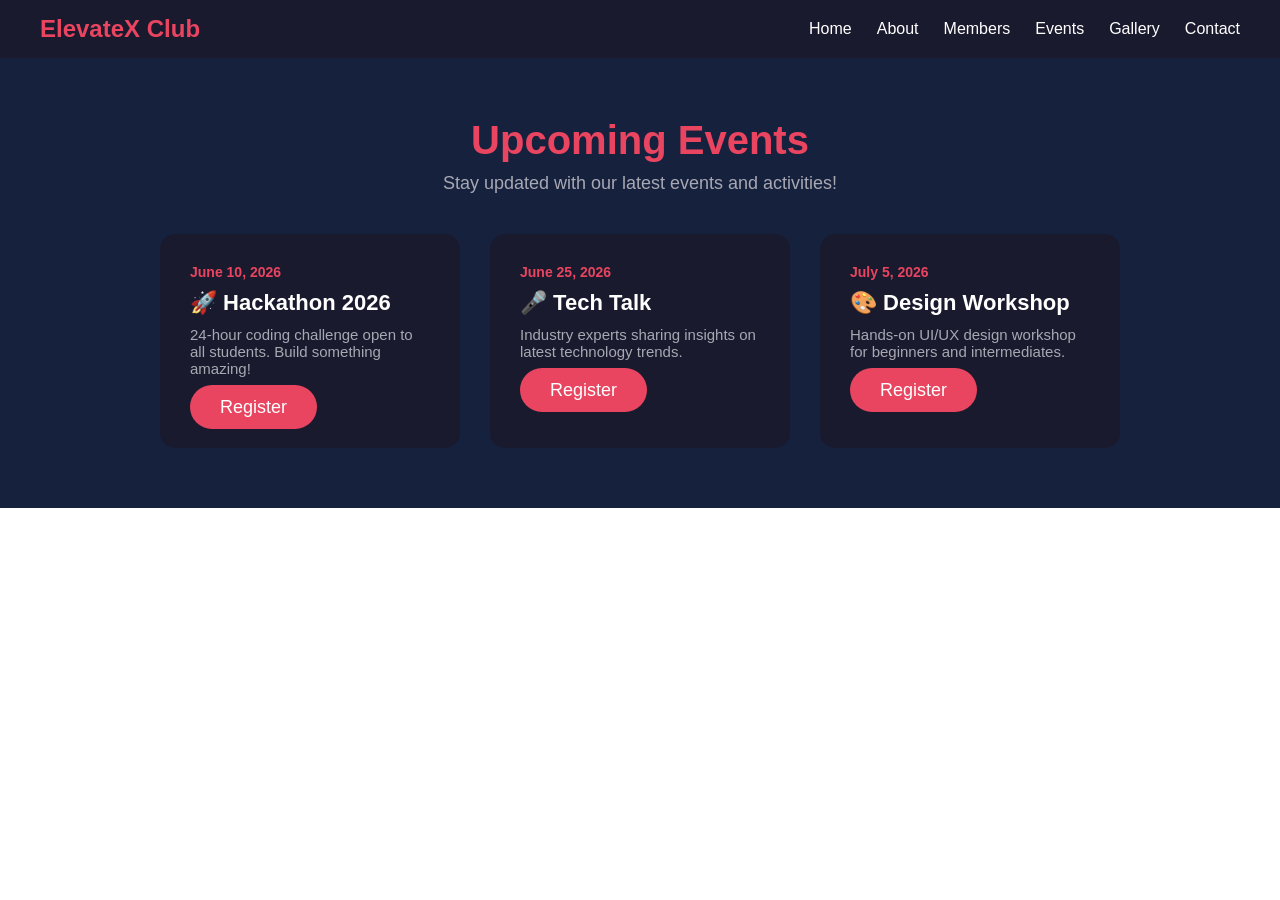
==== frontend/events.html @ 77d89384 "your message" ====
<!DOCTYPE html>
<html lang="en">
<head>
    <meta charset="UTF-8">
    <meta name="viewport" content="width=device-width, initial-scale=1.0">
    <title>Events - ElevateX Club</title>
    <link rel="stylesheet" href="css/style.css">
</head>
<body>

    <!-- Navbar -->
    <nav>
        <div class="logo">ElevateX Club</div>
        <ul>
            <li><a href="index.html">Home</a></li>
            <li><a href="about.html">About</a></li>
            <li><a href="members.html">Members</a></li>
            <li><a href="events.html">Events</a></li>
            <li><a href="gallery.html">Gallery</a></li>
            <li><a href="contact.html">Contact</a></li>
        </ul>
    </nav>

    <!-- Events Section -->
    <section class="events">
        <h2>Upcoming Events</h2>
        <p>Stay updated with our latest events and activities!</p>

        <div class="events-grid">
            <div class="event-card">
                <div class="event-date">June 10, 2026</div>
                <h3>🚀 Hackathon 2026</h3>
                <p>24-hour coding challenge open to all students. Build something amazing!</p>
                <a href="#" class="btn">Register</a>
            </div>
            <div class="event-card">
                <div class="event-date">June 25, 2026</div>
                <h3>🎤 Tech Talk</h3>
                <p>Industry experts sharing insights on latest technology trends.</p>
                <a href="#" class="btn">Register</a>
            </div>
            <div class="event-card">
                <div class="event-date">July 5, 2026</div>
                <h3>🎨 Design Workshop</h3>
                <p>Hands-on UI/UX design workshop for beginners and intermediates.</p>
                <a href="#" class="btn">Register</a>
            </div>
        </div>
    </section>

    <script src="js/script.js"></script>
</body>
</html>
---- frontend/css/style.css ----
* {
    margin: 0;
    padding: 0;
    box-sizing: border-box;
    font-family: 'Arial', sans-serif;
}

/* Navbar */
nav {
    display: flex;
    justify-content: space-between;
    align-items: center;
    background-color: #1a1a2e;
    padding: 15px 40px;
    position: sticky;
    top: 0;
    z-index: 100;
}

nav .logo {
    color: #e94560;
    font-size: 24px;
    font-weight: bold;
}

nav ul {
    list-style: none;
    display: flex;
    gap: 25px;
}

nav ul li a {
    color: #ffffff;
    text-decoration: none;
    font-size: 16px;
    transition: color 0.3s;
}

nav ul li a:hover {
    color: #e94560;
}

/* Hero Section */
.hero {
    background: linear-gradient(135deg, #1a1a2e, #16213e);
    color: white;
    height: 100vh;
    display: flex;
    flex-direction: column;
    justify-content: center;
    align-items: center;
    text-align: center;
    padding: 20px;
}

.hero h1 {
    font-size: 52px;
    margin-bottom: 20px;
    color: #e94560;
}

.hero p {
    font-size: 22px;
    margin-bottom: 30px;
    color: #a8a8b3;
}

.btn {
    background-color: #e94560;
    color: white;
    padding: 12px 30px;
    border-radius: 25px;
    text-decoration: none;
    font-size: 18px;
    transition: background 0.3s;
}

.btn:hover {
    background-color: #c73652;
}
/* About Section */
.about {
    padding: 60px 40px;
    background-color: #0f3460;
    color: white;
    text-align: center;
}

.about h2 {
    font-size: 40px;
    color: #e94560;
    margin-bottom: 20px;
}

.about p {
    font-size: 18px;
    color: #a8a8b3;
    margin-bottom: 40px;
}

.about-cards {
    display: flex;
    justify-content: center;
    gap: 30px;
    flex-wrap: wrap;
}

.card {
    background-color: #1a1a2e;
    padding: 30px;
    border-radius: 15px;
    width: 280px;
    transition: transform 0.3s;
}

.card:hover {
    transform: translateY(-10px);
}

.card h3 {
    font-size: 22px;
    color: #e94560;
    margin-bottom: 15px;
}

.card p {
    font-size: 16px;
    color: #a8a8b3;
}
/* Members Section */
.members {
    padding: 60px 40px;
    background-color: #1a1a2e;
    color: white;
    text-align: center;
}

.members h2 {
    font-size: 40px;
    color: #e94560;
    margin-bottom: 10px;
}

.members p {
    font-size: 18px;
    color: #a8a8b3;
    margin-bottom: 40px;
}

.members-grid {
    display: flex;
    flex-wrap: wrap;
    justify-content: center;
    gap: 30px;
}

.member-card {
    background-color: #0f3460;
    padding: 30px;
    border-radius: 15px;
    width: 200px;
    transition: transform 0.3s;
}

.member-card:hover {
    transform: translateY(-10px);
}

.member-avatar {
    font-size: 60px;
    margin-bottom: 15px;
}

.member-card h3 {
    font-size: 20px;
    color: #ffffff;
    margin-bottom: 8px;
}

.member-card p {
    font-size: 14px;
    color: #e94560;
}
/* Events Section */
.events {
    padding: 60px 40px;
    background-color: #16213e;
    color: white;
    text-align: center;
}

.events h2 {
    font-size: 40px;
    color: #e94560;
    margin-bottom: 10px;
}

.events p {
    font-size: 18px;
    color: #a8a8b3;
    margin-bottom: 40px;
}

.events-grid {
    display: flex;
    flex-wrap: wrap;
    justify-content: center;
    gap: 30px;
}

.event-card {
    background-color: #1a1a2e;
    padding: 30px;
    border-radius: 15px;
    width: 300px;
    transition: transform 0.3s;
    text-align: left;
}

.event-card:hover {
    transform: translateY(-10px);
}

.event-date {
    font-size: 14px;
    color: #e94560;
    margin-bottom: 10px;
    font-weight: bold;
}

.event-card h3 {
    font-size: 22px;
    color: #ffffff;
    margin-bottom: 10px;
}

.event-card p {
    font-size: 15px;
    color: #a8a8b3;
    margin-bottom: 20px;
}
/* Gallery Section */
.gallery {
    padding: 60px 40px;
    background-color: #0f3460;
    color: white;
    text-align: center;
}

.gallery h2 {
    font-size: 40px;
    color: #e94560;
    margin-bottom: 10px;
}

.gallery p {
    font-size: 18px;
    color: #a8a8b3;
    margin-bottom: 40px;
}

.gallery-grid {
    display: grid;
    grid-template-columns: repeat(4, 1fr);
    gap: 20px;
}

.gallery-item {
    background-color: #1a1a2e;
    padding: 60px 20px;
    border-radius: 15px;
    font-size: 18px;
    color: #a8a8b3;
    cursor: pointer;
    transition: transform 0.3s, background 0.3s;
}

.gallery-item:hover {
    transform: scale(1.05);
    background-color: #e94560;
    color: white;
}
/* Contact Section */
.contact {
    padding: 60px 40px;
    background-color: #1a1a2e;
    color: white;
    text-align: center;
}

.contact h2 {
    font-size: 40px;
    color: #e94560;
    margin-bottom: 10px;
}

.contact p {
    font-size: 18px;
    color: #a8a8b3;
    margin-bottom: 40px;
}

.contact-container {
    display: flex;
    justify-content: center;
    gap: 50px;
    flex-wrap: wrap;
    text-align: left;
}

.contact-info {
    background-color: #0f3460;
    padding: 30px;
    border-radius: 15px;
    width: 300px;
}

.contact-info h3 {
    font-size: 24px;
    color: #e94560;
    margin-bottom: 20px;
}

.contact-info p {
    font-size: 16px;
    color: #a8a8b3;
    margin-bottom: 15px;
}

.contact-form {
    display: flex;
    flex-direction: column;
    gap: 15px;
    width: 350px;
}

.contact-form input,
.contact-form textarea {
    padding: 12px 15px;
    border-radius: 10px;
    border: none;
    background-color: #0f3460;
    color: white;
    font-size: 16px;
    outline: none;
}

.contact-form input::placeholder,
.contact-form textarea::placeholder {
    color: #a8a8b3;
}
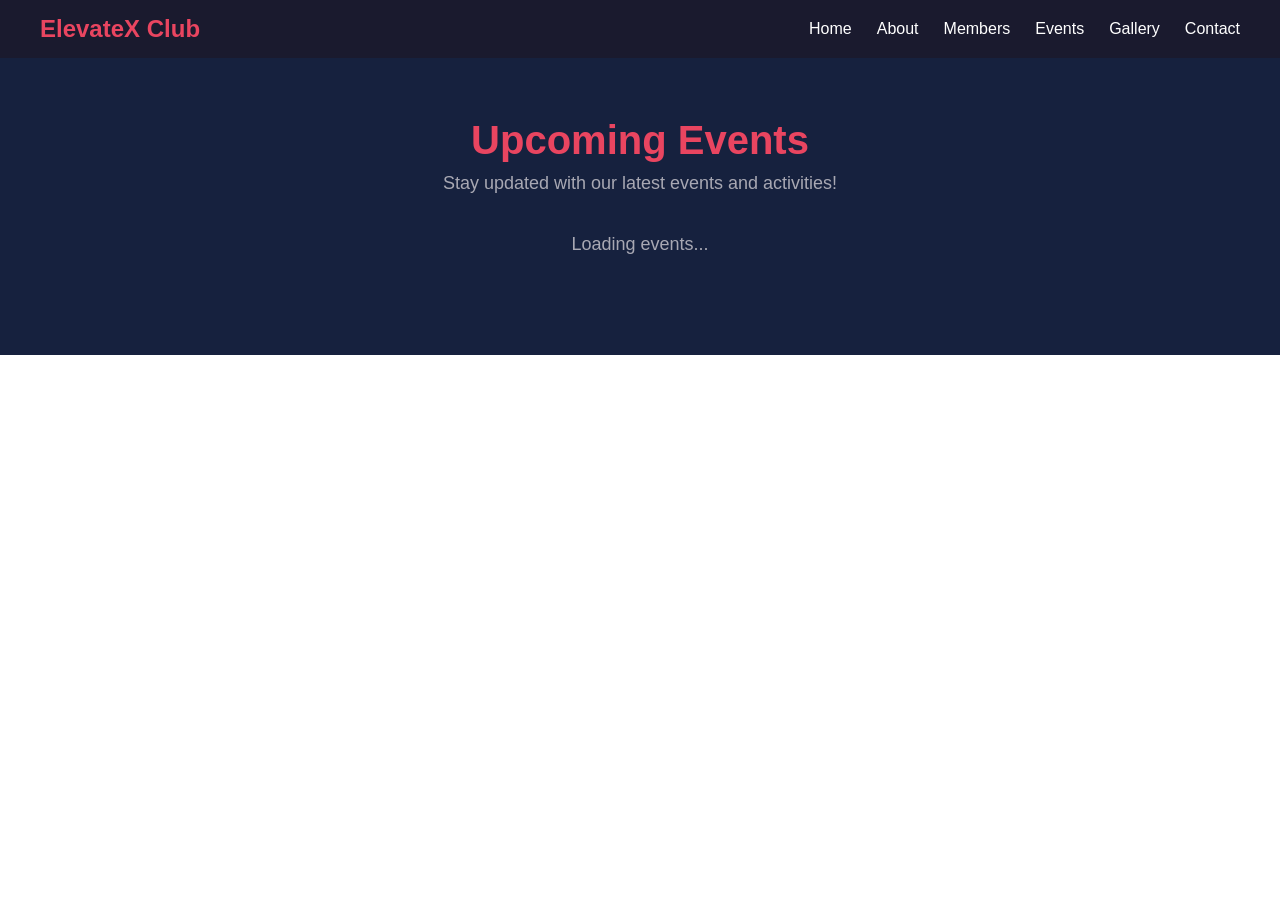
==== commit 3120d209: "Added Dockerfile and updated pom.xml for deployment" ====
--- a/frontend/events.html
+++ b/frontend/events.html
@@ -1,53 +1,36 @@
 <!DOCTYPE html>
 <html lang="en">
 <head>
-    <meta charset="UTF-8">
-    <meta name="viewport" content="width=device-width, initial-scale=1.0">
-    <title>Events - ElevateX Club</title>
-    <link rel="stylesheet" href="css/style.css">
+<meta charset="UTF-8">
+<meta name="viewport" content="width=device-width, initial-scale=1.0">
+<title>Events - ElevateX Club</title>
+<link rel="stylesheet" href="css/style.css">
 </head>
 <body>
+<!-- Navbar -->
+<nav>
+<div class="logo">ElevateX Club</div>
+<ul>
+<li><a href="index.html">Home</a></li>
+<li><a href="about.html">About</a></li>
+<li><a href="members.html">Members</a></li>
+<li><a href="events.html">Events</a></li>
+<li><a href="gallery.html">Gallery</a></li>
+<li><a href="contact.html">Contact</a></li>
+</ul>
+</nav>
 
-    <!-- Navbar -->
-    <nav>
-        <div class="logo">ElevateX Club</div>
-        <ul>
-            <li><a href="index.html">Home</a></li>
-            <li><a href="about.html">About</a></li>
-            <li><a href="members.html">Members</a></li>
-            <li><a href="events.html">Events</a></li>
-            <li><a href="gallery.html">Gallery</a></li>
-            <li><a href="contact.html">Contact</a></li>
-        </ul>
-    </nav>
+<!-- Events Section -->
+<section class="events">
+<h2>Upcoming Events</h2>
+<p>Stay updated with our latest events and activities!</p>
 
-    <!-- Events Section -->
-    <section class="events">
-        <h2>Upcoming Events</h2>
-        <p>Stay updated with our latest events and activities!</p>
+<!-- Dynamic events from backend -->
+<div class="events-grid" id="events-container">
+    <p>Loading events...</p>
+</div>
+</section>
 
-        <div class="events-grid">
-            <div class="event-card">
-                <div class="event-date">June 10, 2026</div>
-                <h3>🚀 Hackathon 2026</h3>
-                <p>24-hour coding challenge open to all students. Build something amazing!</p>
-                <a href="#" class="btn">Register</a>
-            </div>
-            <div class="event-card">
-                <div class="event-date">June 25, 2026</div>
-                <h3>🎤 Tech Talk</h3>
-                <p>Industry experts sharing insights on latest technology trends.</p>
-                <a href="#" class="btn">Register</a>
-            </div>
-            <div class="event-card">
-                <div class="event-date">July 5, 2026</div>
-                <h3>🎨 Design Workshop</h3>
-                <p>Hands-on UI/UX design workshop for beginners and intermediates.</p>
-                <a href="#" class="btn">Register</a>
-            </div>
-        </div>
-    </section>
-
-    <script src="js/script.js"></script>
+<script src="js/script.js"></script>
 </body>
 </html>
